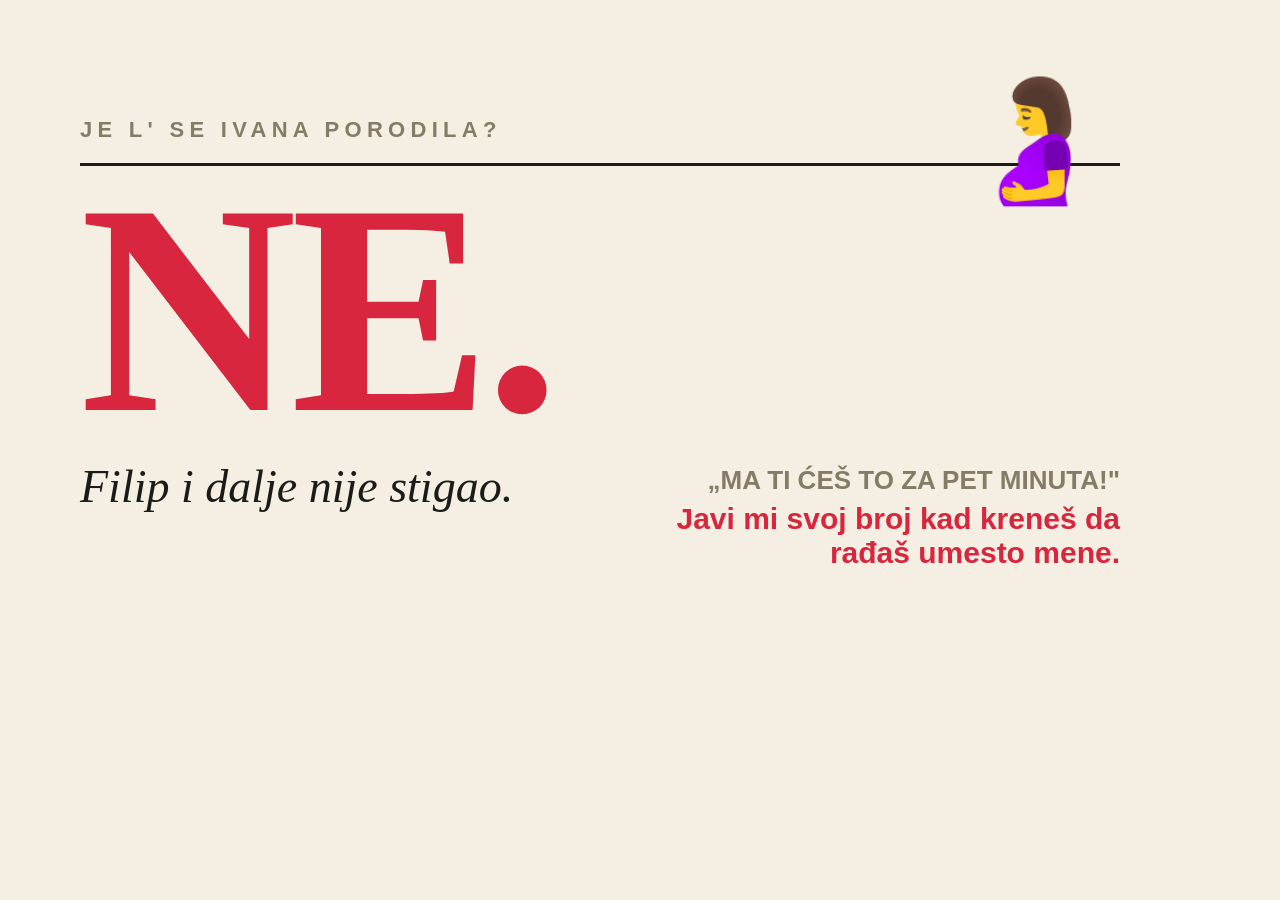
==== assets/og/og.html @ 2be263d7 "Initial site" ====
<!DOCTYPE html>
<html lang="sr">
<head>
  <meta charset="UTF-8" />
  <style>
    * { box-sizing: border-box; margin: 0; padding: 0; }
    html, body { width: 1200px; height: 630px; }
    body {
      background: #f4efe2;
      color: #1b1b1a;
      font-family: "Helvetica Neue", Helvetica, Arial, sans-serif;
      -webkit-font-smoothing: antialiased;
      display: flex;
      flex-direction: column;
      justify-content: center;
      padding: 64px 80px;
      position: relative;
    }
    .kicker {
      text-transform: uppercase;
      letter-spacing: 0.24em;
      font-size: 22px;
      font-weight: 700;
      color: #857c68;
      padding-bottom: 20px;
      border-bottom: 3px solid #1b1b1a;
    }
    .verdict {
      font-family: Georgia, "Times New Roman", serif;
      font-size: 300px;
      line-height: 0.9;
      font-weight: 700;
      letter-spacing: -0.02em;
      color: #d7263d;
      margin: 8px 0;
    }
    .subtitle {
      font-family: Georgia, "Times New Roman", serif;
      font-style: italic;
      font-size: 46px;
      margin-top: 8px;
    }
    .strip {
      position: absolute;
      right: 80px;
      bottom: 60px;
      text-align: right;
      max-width: 520px;
    }
    .q { font-size: 26px; color: #857c68; font-weight: 700; }
    .a { font-size: 30px; color: #d7263d; font-weight: 700; margin-top: 6px; }
    .emoji { font-size: 120px; position: absolute; top: 70px; right: 90px; }
  </style>
</head>
<body>
  <div class="emoji">🤰</div>
  <p class="kicker">Je l' se Ivana porodila?</p>
  <h1 class="verdict">NE.</h1>
  <p class="subtitle">Filip i dalje nije stigao.</p>
  <div class="strip">
    <p class="q">„MA TI ĆEŠ TO ZA PET MINUTA!"</p>
    <p class="a">Javi mi svoj broj kad kreneš da rađaš umesto mene.</p>
  </div>
</body>
</html>
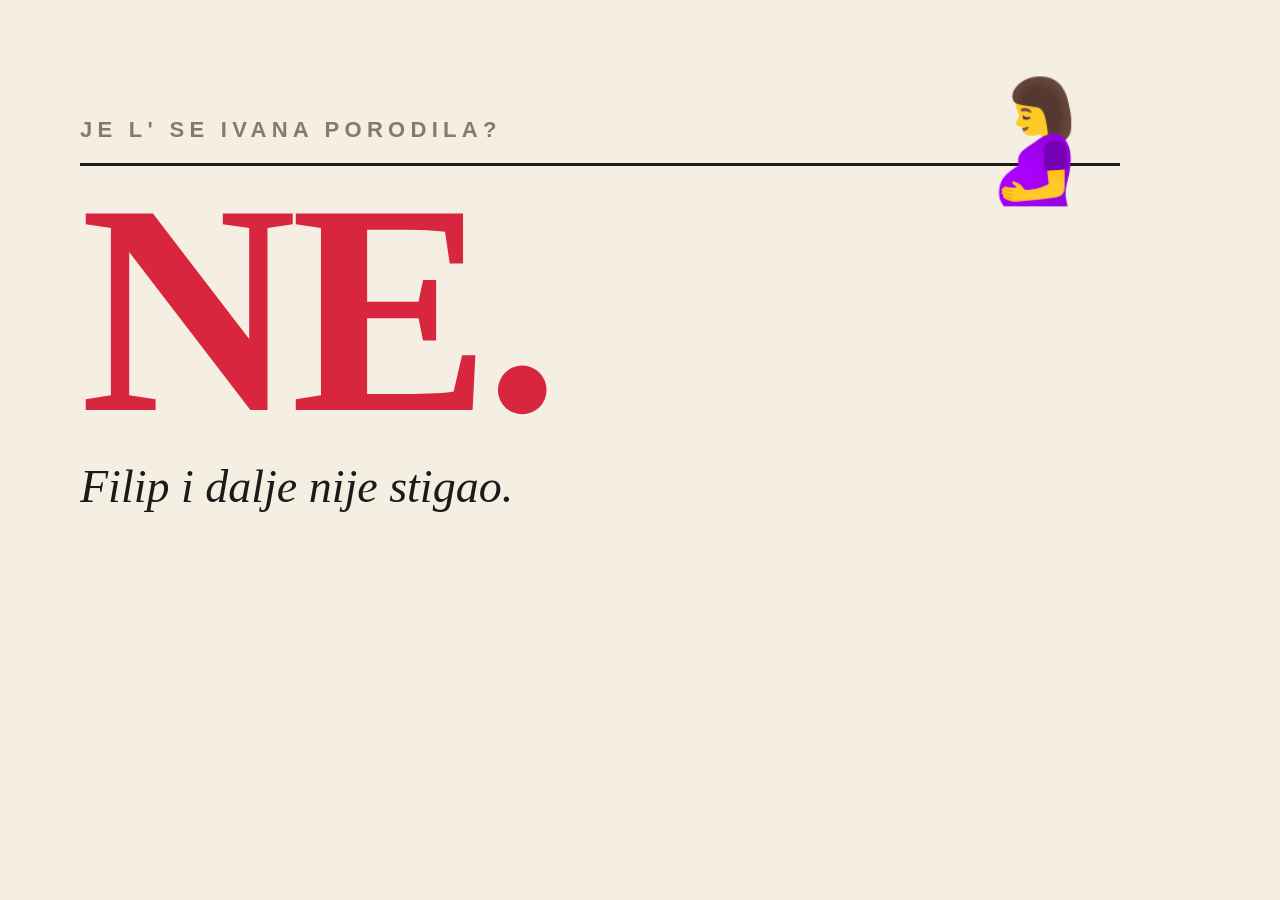
==== commit b17d5787: "Simplify to shuffling verdict + refresh OG image and absolute meta URLs" ====
--- a/assets/og/og.html
+++ b/assets/og/og.html
@@ -40,15 +40,6 @@
       font-size: 46px;
       margin-top: 8px;
     }
-    .strip {
-      position: absolute;
-      right: 80px;
-      bottom: 60px;
-      text-align: right;
-      max-width: 520px;
-    }
-    .q { font-size: 26px; color: #857c68; font-weight: 700; }
-    .a { font-size: 30px; color: #d7263d; font-weight: 700; margin-top: 6px; }
     .emoji { font-size: 120px; position: absolute; top: 70px; right: 90px; }
   </style>
 </head>
@@ -57,9 +48,5 @@
   <p class="kicker">Je l' se Ivana porodila?</p>
   <h1 class="verdict">NE.</h1>
   <p class="subtitle">Filip i dalje nije stigao.</p>
-  <div class="strip">
-    <p class="q">„MA TI ĆEŠ TO ZA PET MINUTA!"</p>
-    <p class="a">Javi mi svoj broj kad kreneš da rađaš umesto mene.</p>
-  </div>
 </body>
 </html>
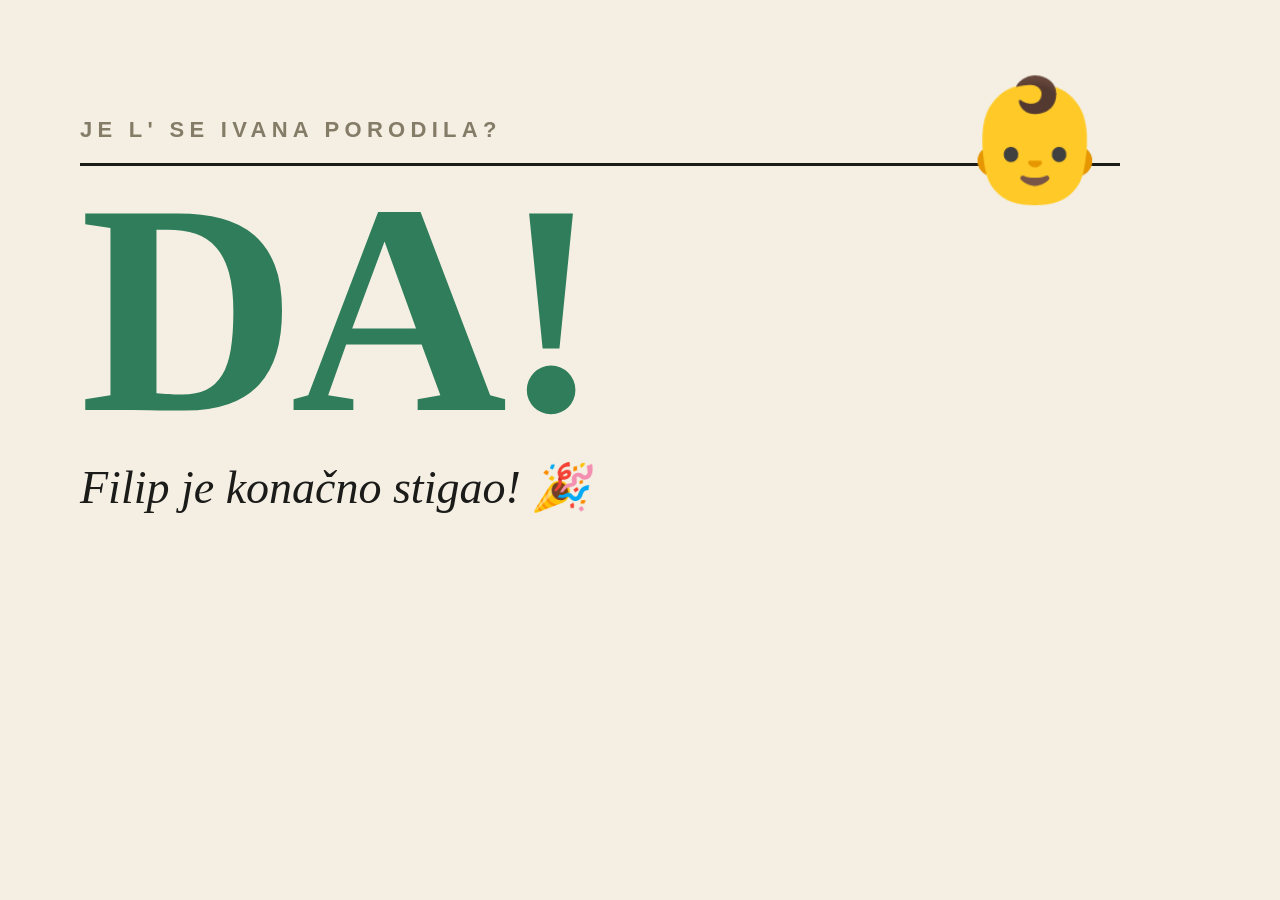
==== commit 09a9a5cb: "Update OG preview to celebration mode (DA!)" ====
--- a/assets/og/og.html
+++ b/assets/og/og.html
@@ -31,7 +31,7 @@
       line-height: 0.9;
       font-weight: 700;
       letter-spacing: -0.02em;
-      color: #d7263d;
+      color: #2f7d5b;
       margin: 8px 0;
     }
     .subtitle {
@@ -44,9 +44,9 @@
   </style>
 </head>
 <body>
-  <div class="emoji">🤰</div>
+  <div class="emoji">👶</div>
   <p class="kicker">Je l' se Ivana porodila?</p>
-  <h1 class="verdict">NE.</h1>
-  <p class="subtitle">Filip i dalje nije stigao.</p>
+  <h1 class="verdict">DA!</h1>
+  <p class="subtitle">Filip je konačno stigao! 🎉</p>
 </body>
 </html>
